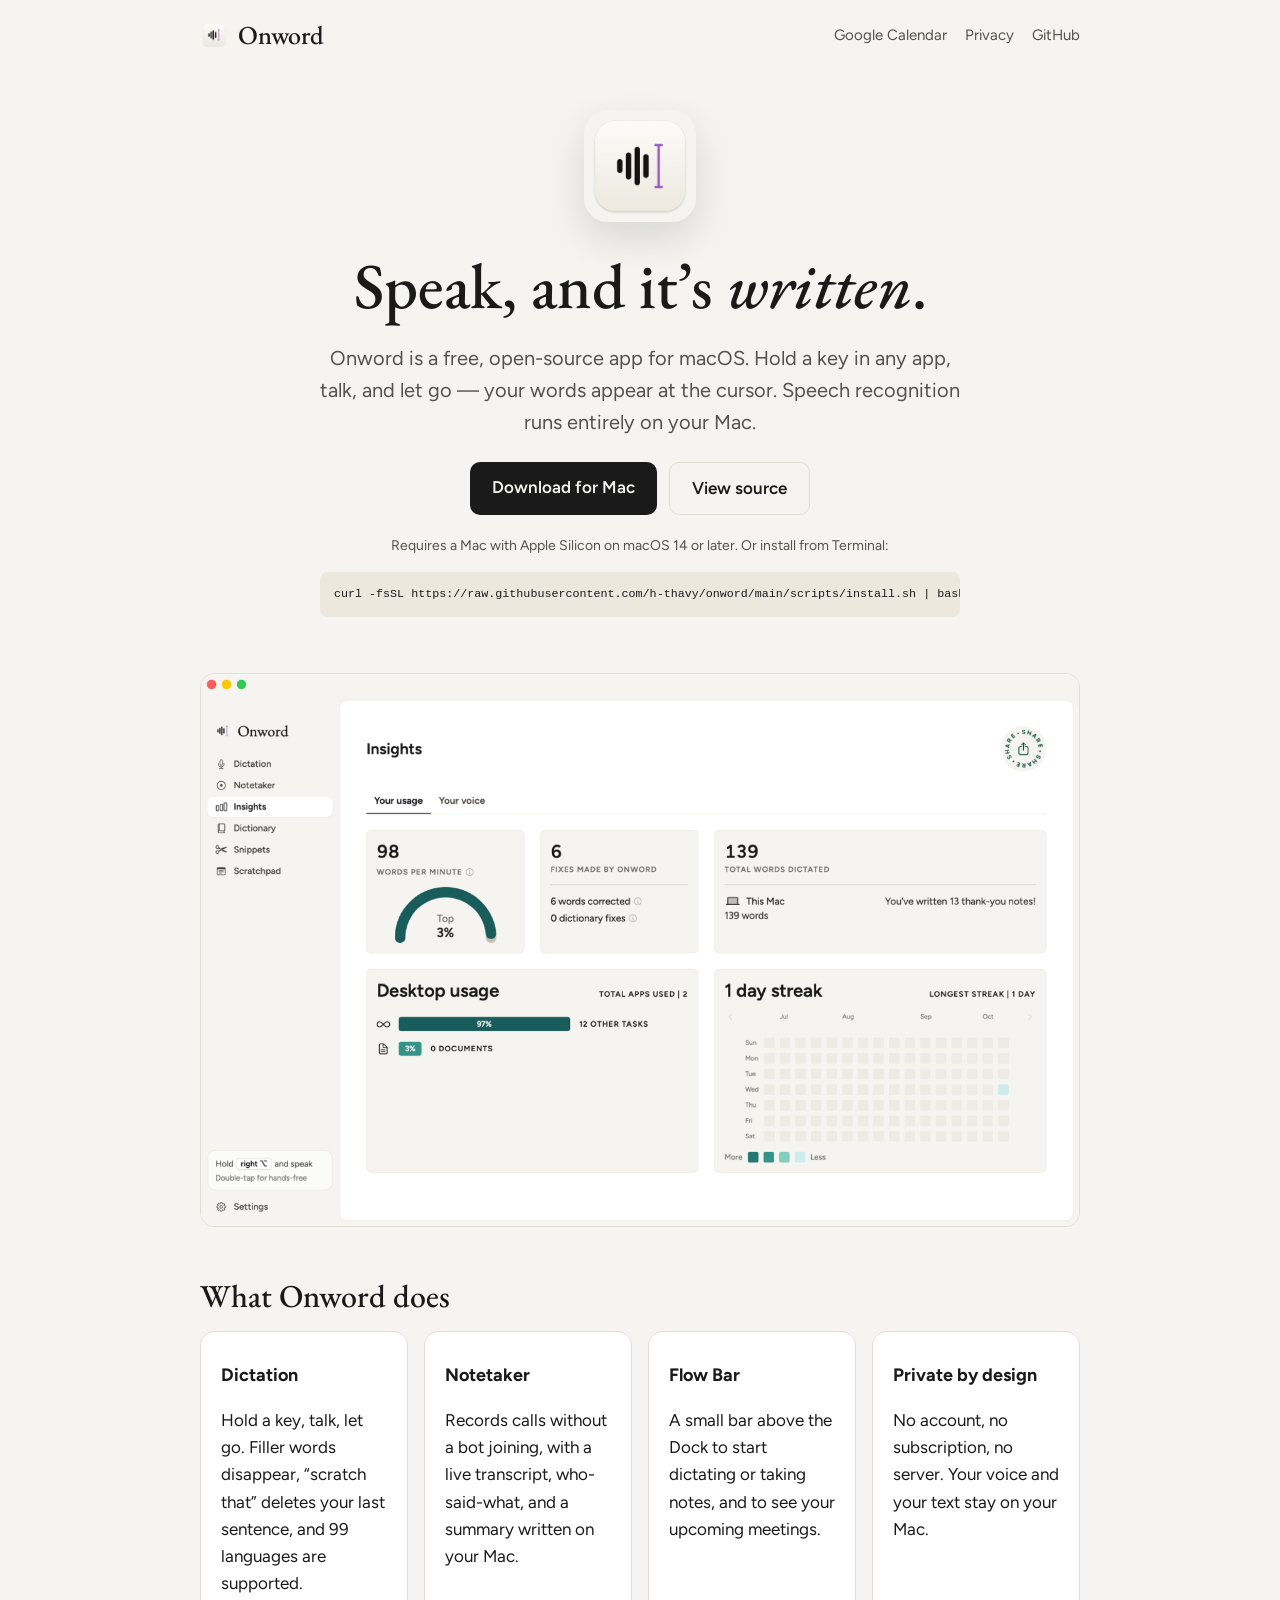
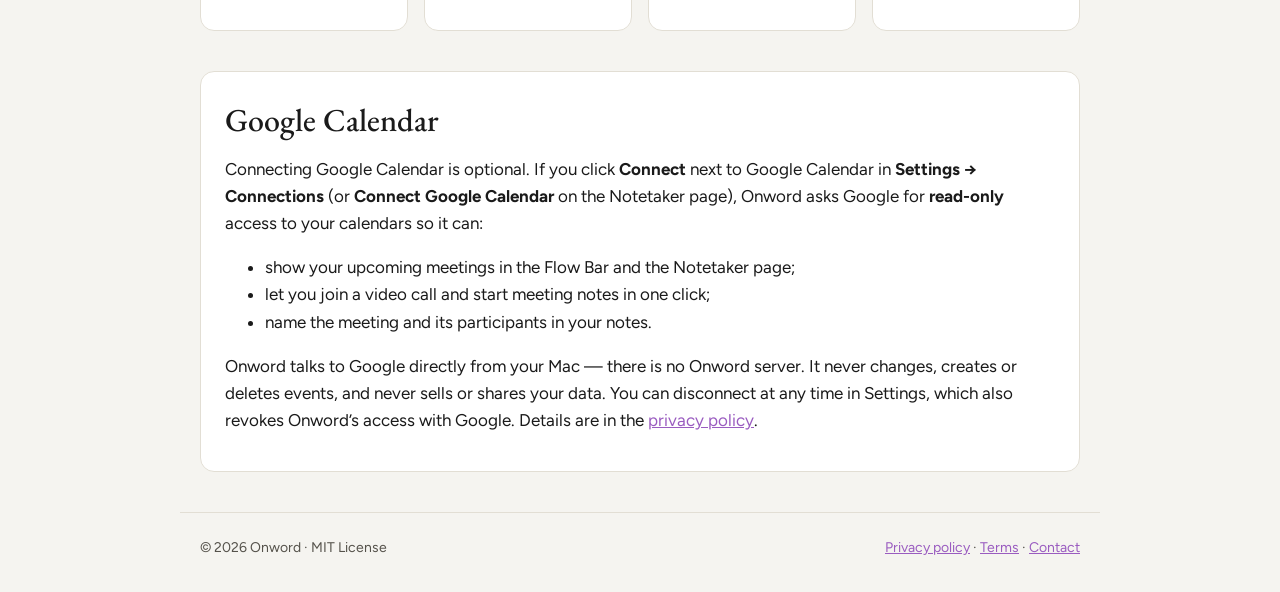
==== docs/index.html @ 397f6d64 "Website for Onword: home page, privacy policy and terms (GitHub Pages) Served from docs/ at h-thavy." ====
<!doctype html>
<html lang="en">
<head>
<meta charset="utf-8">
<meta name="viewport" content="width=device-width, initial-scale=1">
<title>Onword — free, private voice-to-text for your Mac</title>
<meta name="description" content="Onword is a free, open-source Mac app: hold a key in any app, talk, and your words appear at the cursor. Speech recognition runs entirely on your Mac.">
<link rel="icon" href="images/icon.png">
<link rel="preconnect" href="https://fonts.googleapis.com">
<link rel="preconnect" href="https://fonts.gstatic.com" crossorigin>
<link href="https://fonts.googleapis.com/css2?family=EB+Garamond:ital,wght@0,500;1,500&family=Figtree:wght@400;500;600&display=swap" rel="stylesheet">
<link rel="stylesheet" href="style.css">
</head>
<body>
<header class="bar">
  <a class="brand" href="./"><img src="images/icon.png" alt="" width="28" height="28"> Onword</a>
  <nav><a href="#google-calendar">Google Calendar</a><a href="privacy.html">Privacy</a><a href="https://github.com/h-thavy/onword">GitHub</a></nav>
</header>

<main>
  <section class="hero">
    <img class="hero-icon" src="images/icon.png" alt="Onword app icon" width="112" height="112">
    <h1>Speak, and it’s <em>written</em>.</h1>
    <p class="lead">Onword is a free, open-source app for macOS. Hold a key in any app, talk, and let go — your words appear at the cursor. Speech recognition runs entirely on your Mac.</p>
    <div class="cta">
      <a class="button" href="https://github.com/h-thavy/onword/releases/latest">Download for Mac</a>
      <a class="button quiet" href="https://github.com/h-thavy/onword">View source</a>
    </div>
    <p class="small">Requires a Mac with Apple Silicon on macOS 14 or later. Or install from Terminal:</p>
    <pre><code>curl -fsSL https://raw.githubusercontent.com/h-thavy/onword/main/scripts/install.sh | bash</code></pre>
  </section>

  <img class="shot" src="images/insights.png" alt="Onword's main window">

  <section>
    <h2>What Onword does</h2>
    <div class="grid">
      <div><h3>Dictation</h3><p>Hold a key, talk, let go. Filler words disappear, “scratch that” deletes your last sentence, and 99 languages are supported.</p></div>
      <div><h3>Notetaker</h3><p>Records calls without a bot joining, with a live transcript, who-said-what, and a summary written on your Mac.</p></div>
      <div><h3>Flow Bar</h3><p>A small bar above the Dock to start dictating or taking notes, and to see your upcoming meetings.</p></div>
      <div><h3>Private by design</h3><p>No account, no subscription, no server. Your voice and your text stay on your Mac.</p></div>
    </div>
  </section>

  <section id="google-calendar" class="card">
    <h2>Google Calendar</h2>
    <p>Connecting Google Calendar is optional. If you click <strong>Connect</strong> next to Google Calendar in <strong>Settings → Connections</strong> (or <strong>Connect Google Calendar</strong> on the Notetaker page), Onword asks Google for <strong>read-only</strong> access to your calendars so it can:</p>
    <ul>
      <li>show your upcoming meetings in the Flow Bar and the Notetaker page;</li>
      <li>let you join a video call and start meeting notes in one click;</li>
      <li>name the meeting and its participants in your notes.</li>
    </ul>
    <p>Onword talks to Google directly from your Mac — there is no Onword server. It never changes, creates or deletes events, and never sells or shares your data. You can disconnect at any time in Settings, which also revokes Onword’s access with Google. Details are in the <a href="privacy.html">privacy policy</a>.</p>
  </section>
</main>

<footer>
  <span>© 2026 Onword · MIT License</span>
  <span><a href="privacy.html">Privacy policy</a> · <a href="terms.html">Terms</a> · <a href="https://github.com/h-thavy/onword/issues">Contact</a></span>
</footer>
</body>
</html>
---- docs/style.css ----
:root {
  --bg: #F5F4F0;
  --panel: #FFFFFF;
  --ink: #1A1A1A;
  --ink-2: #55524B;
  --line: #E2DED4;
  --accent: #9A5CC0;
  --code: #ECE8DE;
}
@media (prefers-color-scheme: dark) {
  :root {
    --bg: #181817;
    --panel: #222220;
    --ink: #EDEBE4;
    --ink-2: #A9A59B;
    --line: #34322E;
    --accent: #B98AD8;
    --code: #2B2A27;
  }
}
* { box-sizing: border-box; }
body {
  margin: 0;
  background: var(--bg);
  color: var(--ink);
  font: 17px/1.6 Figtree, -apple-system, system-ui, sans-serif;
}
a { color: var(--accent); }
.bar, main, footer { max-width: 920px; margin: 0 auto; padding: 0 20px; }
.bar { display: flex; align-items: center; justify-content: space-between; gap: 16px; padding-top: 18px; padding-bottom: 18px; flex-wrap: wrap; }
.brand { display: flex; align-items: center; gap: 10px; color: var(--ink); text-decoration: none; font: 500 26px "EB Garamond", serif; }
.brand img { border-radius: 7px; }
nav { display: flex; gap: 18px; flex-wrap: wrap; }
nav a { color: var(--ink-2); text-decoration: none; font-size: 15px; }
nav a:hover { color: var(--ink); }
h1, h2 { font-family: "EB Garamond", serif; font-weight: 500; line-height: 1.15; }
h1 { font-size: clamp(40px, 7vw, 64px); margin: 0.3em 0; }
h1 em { font-style: italic; }
h2 { font-size: 32px; margin: 1.6em 0 0.5em; }
h3 { font-size: 18px; margin: 1.4em 0 0.3em; }
.hero { text-align: center; padding: 40px 0 24px; }
.hero-icon { border-radius: 24px; box-shadow: 0 16px 40px rgba(0,0,0,0.12); }
.lead { font-size: 20px; color: var(--ink-2); max-width: 640px; margin: 0 auto 24px; }
.cta { display: flex; gap: 12px; justify-content: center; flex-wrap: wrap; margin-bottom: 20px; }
.button { display: inline-block; padding: 12px 22px; border-radius: 10px; background: var(--ink); color: var(--bg); text-decoration: none; font-weight: 600; }
.button.quiet { background: transparent; color: var(--ink); border: 1px solid var(--line); }
.small { font-size: 14px; color: var(--ink-2); }
pre { background: var(--code); padding: 12px 14px; border-radius: 8px; overflow-x: auto; text-align: left; font-size: 13px; max-width: 640px; margin: 8px auto 0; }
code { font-family: ui-monospace, Menlo, monospace; font-size: 0.9em; }
.shot { display: block; width: 100%; height: auto; border-radius: 14px; border: 1px solid var(--line); margin: 32px 0; }
.grid { display: grid; grid-template-columns: repeat(auto-fit, minmax(200px, 1fr)); gap: 16px; }
.grid > div, .card { background: var(--panel); border: 1px solid var(--line); border-radius: 14px; padding: 4px 20px 16px; }
.card { margin: 40px 0; padding: 4px 24px 20px; }
.card h2 { margin-top: 0.8em; }
.doc { max-width: 760px; padding-bottom: 40px; }
.doc li { margin: 6px 0; }
footer { display: flex; justify-content: space-between; gap: 12px; flex-wrap: wrap; padding-top: 24px; padding-bottom: 32px; border-top: 1px solid var(--line); margin-top: 40px; font-size: 14px; color: var(--ink-2); }
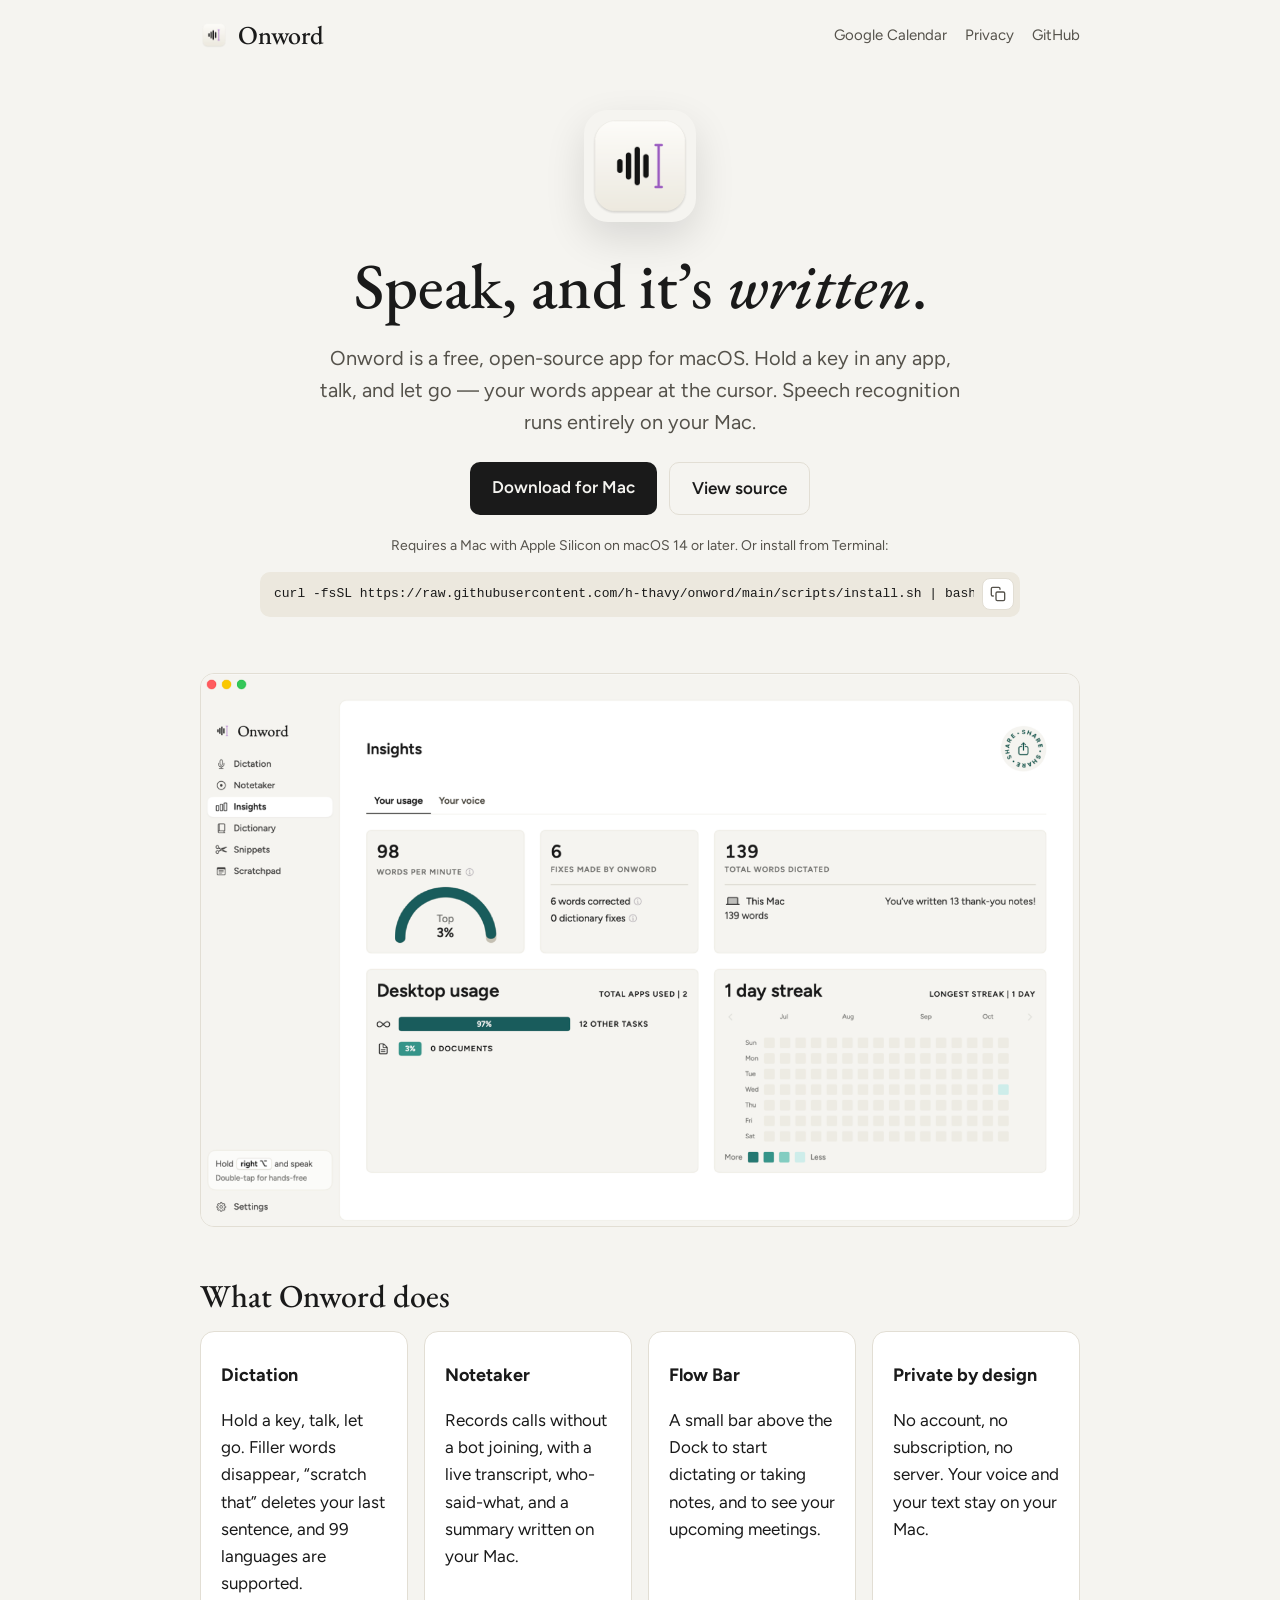
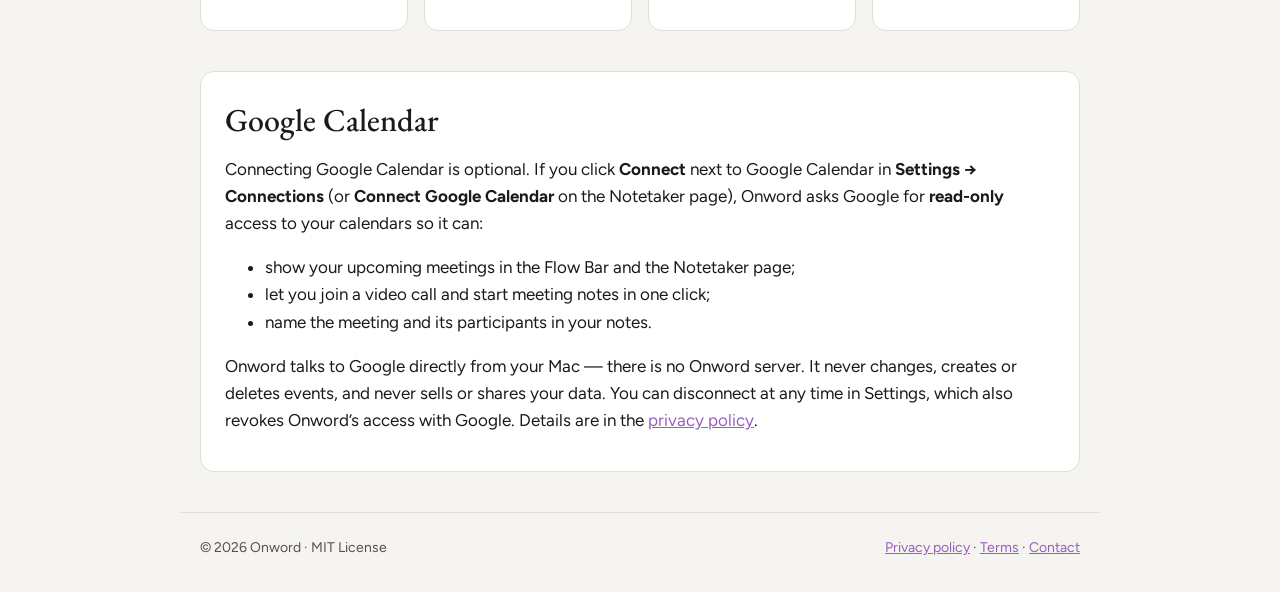
==== commit be54951c: "Website: copy button on the install command The command no longer gets cut off: it scrolls sideways " ====
--- a/docs/index.html
+++ b/docs/index.html
@@ -27,7 +27,13 @@
       <a class="button quiet" href="https://github.com/h-thavy/onword">View source</a>
     </div>
     <p class="small">Requires a Mac with Apple Silicon on macOS 14 or later. Or install from Terminal:</p>
-    <pre><code>curl -fsSL https://raw.githubusercontent.com/h-thavy/onword/main/scripts/install.sh | bash</code></pre>
+    <div class="cmd">
+      <code id="install-cmd">curl -fsSL https://raw.githubusercontent.com/h-thavy/onword/main/scripts/install.sh | bash</code>
+      <button class="copy" type="button" aria-label="Copy command" title="Copy">
+        <svg class="icon-copy" width="16" height="16" viewBox="0 0 24 24" fill="none" stroke="currentColor" stroke-width="2" stroke-linecap="round" stroke-linejoin="round" aria-hidden="true"><rect x="9" y="9" width="13" height="13" rx="2"/><path d="M5 15H4a2 2 0 0 1-2-2V4a2 2 0 0 1 2-2h9a2 2 0 0 1 2 2v1"/></svg>
+        <svg class="icon-check" width="16" height="16" viewBox="0 0 24 24" fill="none" stroke="currentColor" stroke-width="2.5" stroke-linecap="round" stroke-linejoin="round" aria-hidden="true"><path d="M20 6 9 17l-5-5"/></svg>
+      </button>
+    </div>
   </section>
 
   <img class="shot" src="images/insights.png" alt="Onword's main window">
@@ -58,5 +64,25 @@
   <span>© 2026 Onword · MIT License</span>
   <span><a href="privacy.html">Privacy policy</a> · <a href="terms.html">Terms</a> · <a href="https://github.com/h-thavy/onword/issues">Contact</a></span>
 </footer>
+<script>
+  document.querySelectorAll('.cmd .copy').forEach(function (button) {
+    button.addEventListener('click', function () {
+      var text = button.parentElement.querySelector('code').textContent;
+      var done = function () {
+        button.classList.add('copied');
+        button.setAttribute('title', 'Copied');
+        setTimeout(function () { button.classList.remove('copied'); button.setAttribute('title', 'Copy'); }, 1600);
+      };
+      if (navigator.clipboard && window.isSecureContext) {
+        navigator.clipboard.writeText(text).then(done);
+      } else {
+        var area = document.createElement('textarea');
+        area.value = text; document.body.appendChild(area); area.select();
+        try { document.execCommand('copy'); done(); } catch (e) {}
+        document.body.removeChild(area);
+      }
+    });
+  });
+</script>
 </body>
 </html>
--- a/docs/style.css
+++ b/docs/style.css
@@ -55,3 +55,15 @@
 .doc { max-width: 760px; padding-bottom: 40px; }
 .doc li { margin: 6px 0; }
 footer { display: flex; justify-content: space-between; gap: 12px; flex-wrap: wrap; padding-top: 24px; padding-bottom: 32px; border-top: 1px solid var(--line); margin-top: 40px; font-size: 14px; color: var(--ink-2); }
+
+/* Install command with a copy button. The command scrolls sideways instead of being cut off. */
+.cmd { display: flex; align-items: center; gap: 8px; max-width: 760px; margin: 8px auto 0; padding: 6px 6px 6px 14px;
+  background: var(--code); border-radius: 10px; text-align: left; }
+.cmd code { flex: 1; min-width: 0; overflow-x: auto; white-space: nowrap; font-size: 13px; padding: 6px 0; scrollbar-width: thin; }
+.copy { flex: none; display: inline-flex; align-items: center; justify-content: center; width: 32px; height: 32px;
+  border: 1px solid var(--line); border-radius: 8px; background: var(--panel); color: var(--ink-2); cursor: pointer; }
+.copy:hover { color: var(--ink); }
+.copy .icon-check { display: none; }
+.copy.copied { color: #10b981; border-color: #10b981; }
+.copy.copied .icon-copy { display: none; }
+.copy.copied .icon-check { display: block; }
